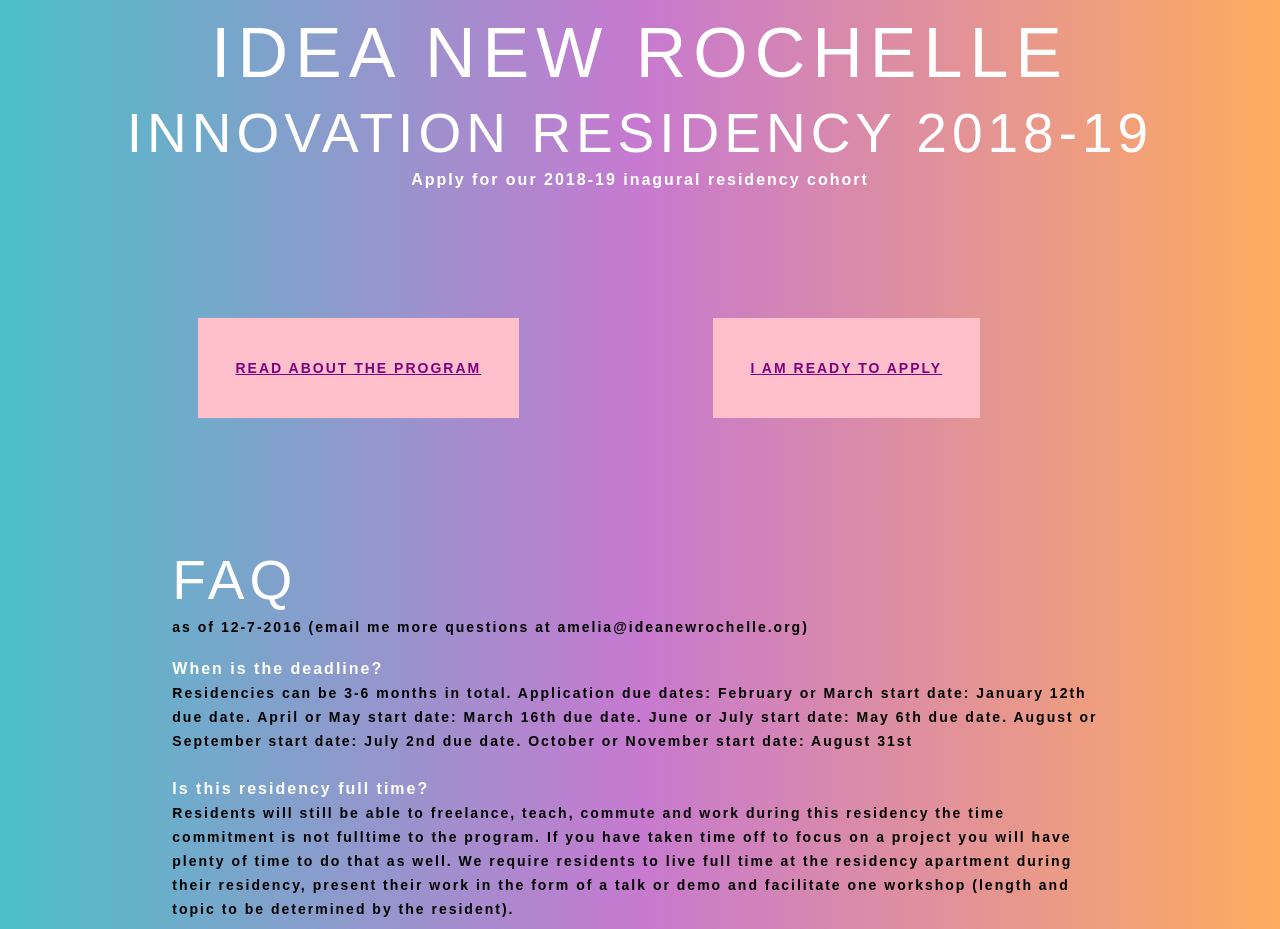
==== residency/index.html @ 0dbde23d "changed text from fellowship > residency, updated residency link to application, moved application t" ====
<!doctype html>
<html class="no-js" lang="">

<head>
    <meta charset="utf-8">
    <meta http-equiv="x-ua-compatible" content="ie=edge">
    <title>IDEA Innovation Residency</title>
    <meta name="description" content="">
    <meta name="viewport" content="width=device-width, initial-scale=1">
    <link rel="apple-touch-icon" href="apple-touch-icon.png">
    <link rel="stylesheet" href="applicationstyle1.css">
</head>

<body>
    <!--     
    I was planning to have a video but changed to a gradient, here is the code incase I would like to change it back to a video in the future:
    <video autoplay loop muted poster="screenshot.jpg" id="background">
        <source src="http://www.ideanewrochelle.org/1234567.mp4" type="video/mp4">
    </video>
    <script src="http://code.jquery.com/jquery-1.12.4.min.js"></script>
    <script>
    window.jQuery || document.write('<script src="js/vendor/jquery-1.12.4.min.js"><\/script>')
    </script> -->
    <div class="row">
        <h1> IDEA New Rochelle</h1>
        <h2 class="section-heading">Innovation Residency 2018-19</h2>
        <h5 class="section-subheading text-muted">Apply for our 2018-19 inagural residency cohort</h5> </div>
    </div>
    <div class="button">
        <h3>
               <a href="https://medium.com/idea-new-rochelle">read about the program</a> </button></h3></div>
    <div class="button">
        <h3>
               <a href="https://ameliawb.typeform.com/to/aFcg6C">I am ready to apply</a> </button></h3></div>
    </div>
    <div class="QA">
        <h2 class="section-heading">FAQ</h2>
        <h4>as of 12-7-2016 (email me more questions at amelia@ideanewrochelle.org)</h4>
        <br>
        <h5> When is the deadline?</h5>
        <h4 class="section-subheading text-muted">Residencies can be 3-6 months in total. Application due dates:  February or March start date:  January 12th due date.  April or May start date:  March 16th due date.  June or July start date:  May 6th due date.  August or September start date:  July 2nd due date.  October or November start date:  August 31st<h5> <br>Is this residency full time?</h5>
        <h4 class="section-subheading text-muted">Residents will still be able to freelance, teach, commute and work during this residency the time commitment is not fulltime to the program.  If you have taken time off to focus on a project you will have plenty of time to do that as well.  We require residents to live full time at the residency apartment during their residency, present their work in the form of a talk or demo and facilitate one workshop (length and topic to be determined by the resident).</h4>
        </h4>
    </div>
</body>

</html>
---- residency/applicationstyle1.css ----
body {
    background: #FEAC5E;
    /* fallback for old browsers */
    background: -webkit-linear-gradient(to right, #4BC0C8, #C779D0, #FEAC5E);
    /* Chrome 10-25, Safari 5.1-6 */
    background: linear-gradient(to right, #4BC0C8, #C779D0, #FEAC5E);
    /* W3C, IE 10+/ Edge, Firefox 16+, Chrome 26+, Opera 12+, Safari 7+ */
}

.row {
    text-align: center;
}

.QA {
    margin-top: 10%;
    margin-left: 13%;
    margin-right: 13%;
    text-align: left;
}



/*#background {
    position: fixed;
    top: 50%;
    left: 50%;
    min-width: 100%;
    min-height: 100%;
    width: auto;
    height: auto;
    z-index: -100;
    -webkit-transform: translateX(-50%) translateY(-50%);
    transform: translateX(-50%) translateY(-50%);
    background: url(polina.jpg) no-repeat;
    background-size: cover;
}*/

h1,
h2,
h3,
h4,
h5 {
    position: relative;
    font-family: 'Josefin Sans', sans-serif;
    font-weight: 700;
    margin: 0px;
    color: white;
}

h1 {
    font-size: 70px;
    text-transform: uppercase;
    line-height: 90px;
    letter-spacing: 7px;
    font-weight: 500;
}

h2 {
    font-size: 55px;
    text-transform: uppercase;
    line-height: 70px;
    letter-spacing: 5px;
    font-weight: 500;
}

h3 {
    font-size: 14px;
    text-transform: uppercase;
    line-height: 24px;
    letter-spacing: 2px;
}

h4 {
    font-size: 14px;
    line-height: 24px;
    letter-spacing: 2px;
    color: black;
}

h5 {
    font-size: 16px;
    line-height: 24px;
    letter-spacing: 2px;
    color: white;
}

p {
    font-family: 'Raleway', sans-serif;
    font-weight: 500;
    font-size: 14px;
    margin-left: 20%;
    line-height: 28px;
    letter-spacing: normal;
    color: white;
}

a {
    color: purple;
}

.button {
    font-family: 'Josefin Sans', sans-serif;
    background-color: pink;
    border: none;
    padding: 3% 3%;
    text-align: center;
    text-decoration: none;
    display: inline-block;
    font-size: 18px;
    margin-left: 15%;
    margin-top: 10%;
}
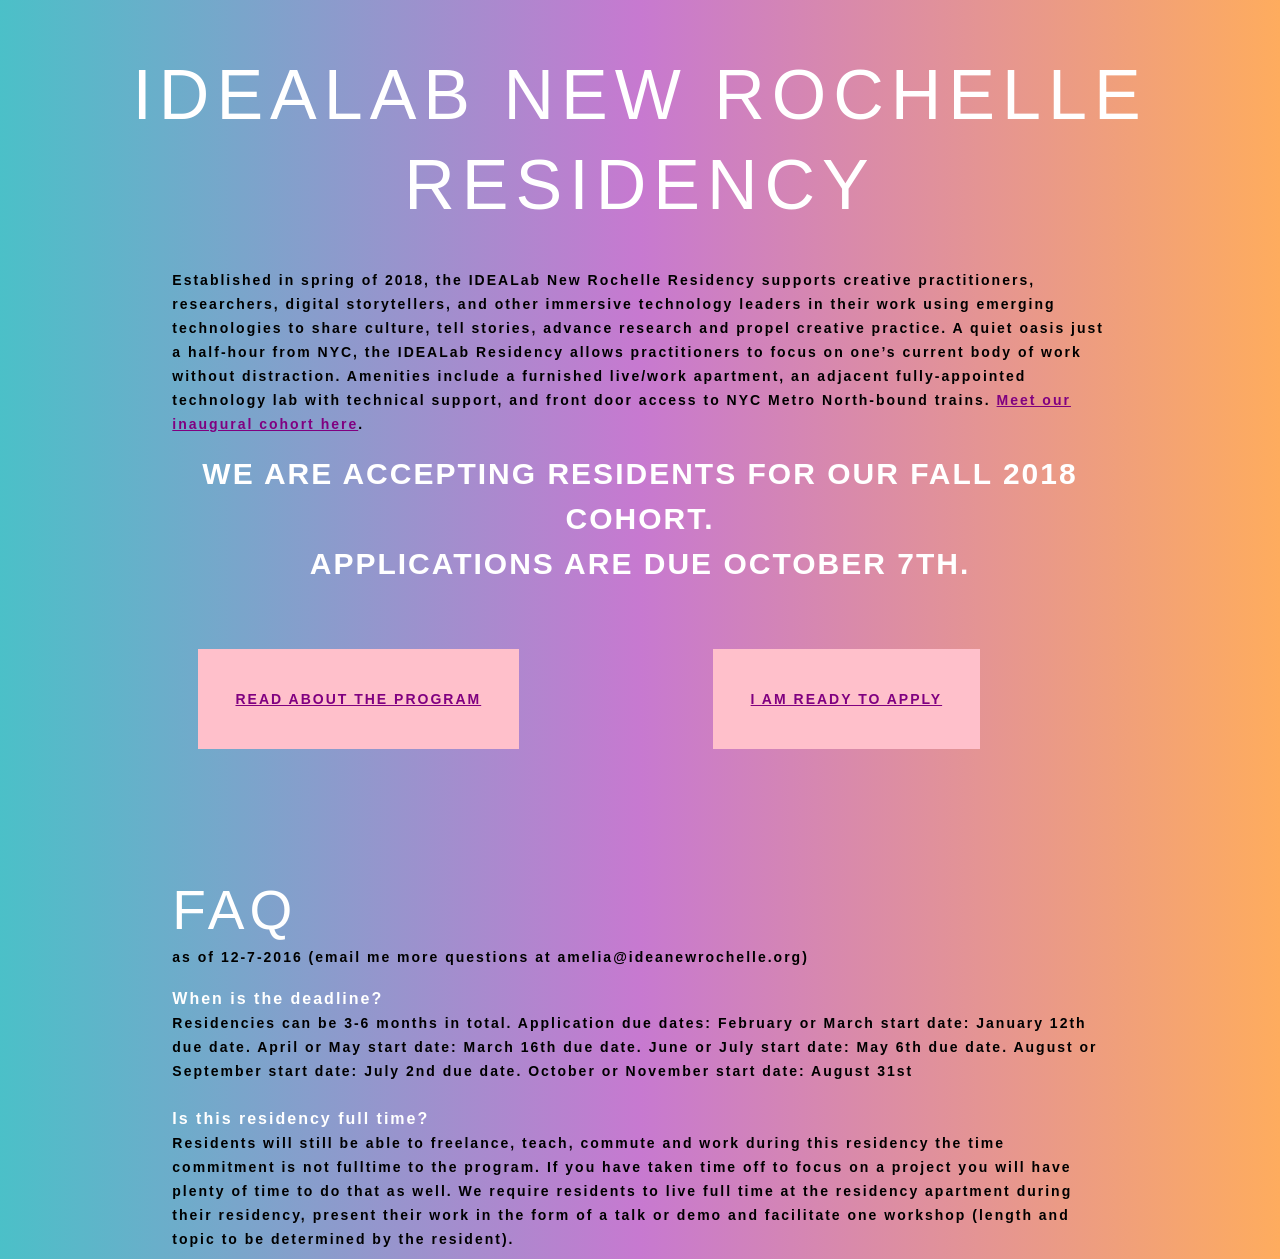
==== commit 70912e43: "edited text on application, added summary on application" ====
--- a/residency/index.html
+++ b/residency/index.html
@@ -21,11 +21,17 @@
     <script>
     window.jQuery || document.write('<script src="js/vendor/jquery-1.12.4.min.js"><\/script>')
     </script> -->
-    <div class="row">
-        <h1> IDEA New Rochelle</h1>
-        <h2 class="section-heading">Innovation Residency 2018-19</h2>
-        <h5 class="section-subheading text-muted">Apply for our 2018-19 inagural residency cohort</h5> </div>
+    <div class="row" id="header">
+        <h1>IDEALab New Rochelle Residency</h1>
     </div>
+    
+    <div class="summary">
+        <h4 class="section-subheading text-muted">Established in spring of 2018, the IDEALab New Rochelle Residency supports creative practitioners, researchers, digital storytellers, and other immersive technology leaders in their work using emerging technologies to share culture, tell stories, advance research and propel creative practice. A quiet oasis just a half-hour from NYC, the IDEALab Residency allows practitioners to focus on one’s current body of work without distraction. Amenities include a furnished live/work apartment, an adjacent fully-appointed technology lab with technical support, and front door access to NYC Metro North-bound trains. <a href="https://medium.com/idea-new-rochelle/thursday-march-15th-2018-1f3c520a06f">Meet our inaugural cohort here</a>.</h4>
+        
+        <h3>We are accepting Residents for our Fall 2018 Cohort.<br>
+        Applications are due October 7th.</h3>
+    </div>
+    
     <div class="button">
         <h3>
                <a href="https://medium.com/idea-new-rochelle">read about the program</a> </button></h3></div>
--- a/residency/applicationstyle1.css
+++ b/residency/applicationstyle1.css
@@ -5,6 +5,10 @@
     /* Chrome 10-25, Safari 5.1-6 */
     background: linear-gradient(to right, #4BC0C8, #C779D0, #FEAC5E);
     /* W3C, IE 10+/ Edge, Firefox 16+, Chrome 26+, Opera 12+, Safari 7+ */
+}
+
+#header {
+    margin-top: 50px;
 }
 
 .row {
@@ -16,6 +20,22 @@
     margin-left: 13%;
     margin-right: 13%;
     text-align: left;
+}
+
+.summary {
+    margin-top: 3%;
+    margin-left: 13%;
+    margin-right: 13%;
+    text-align: left;
+}
+
+.summary h3 {
+    font-size: 30px;
+    text-transform: uppercase;
+    line-height: 45px;
+    letter-spacing: 2px;
+    margin-top: 15px;
+    text-align: center;
 }
 
 
@@ -108,5 +128,5 @@
     display: inline-block;
     font-size: 18px;
     margin-left: 15%;
-    margin-top: 10%;
+    margin-top: 5%;
 }
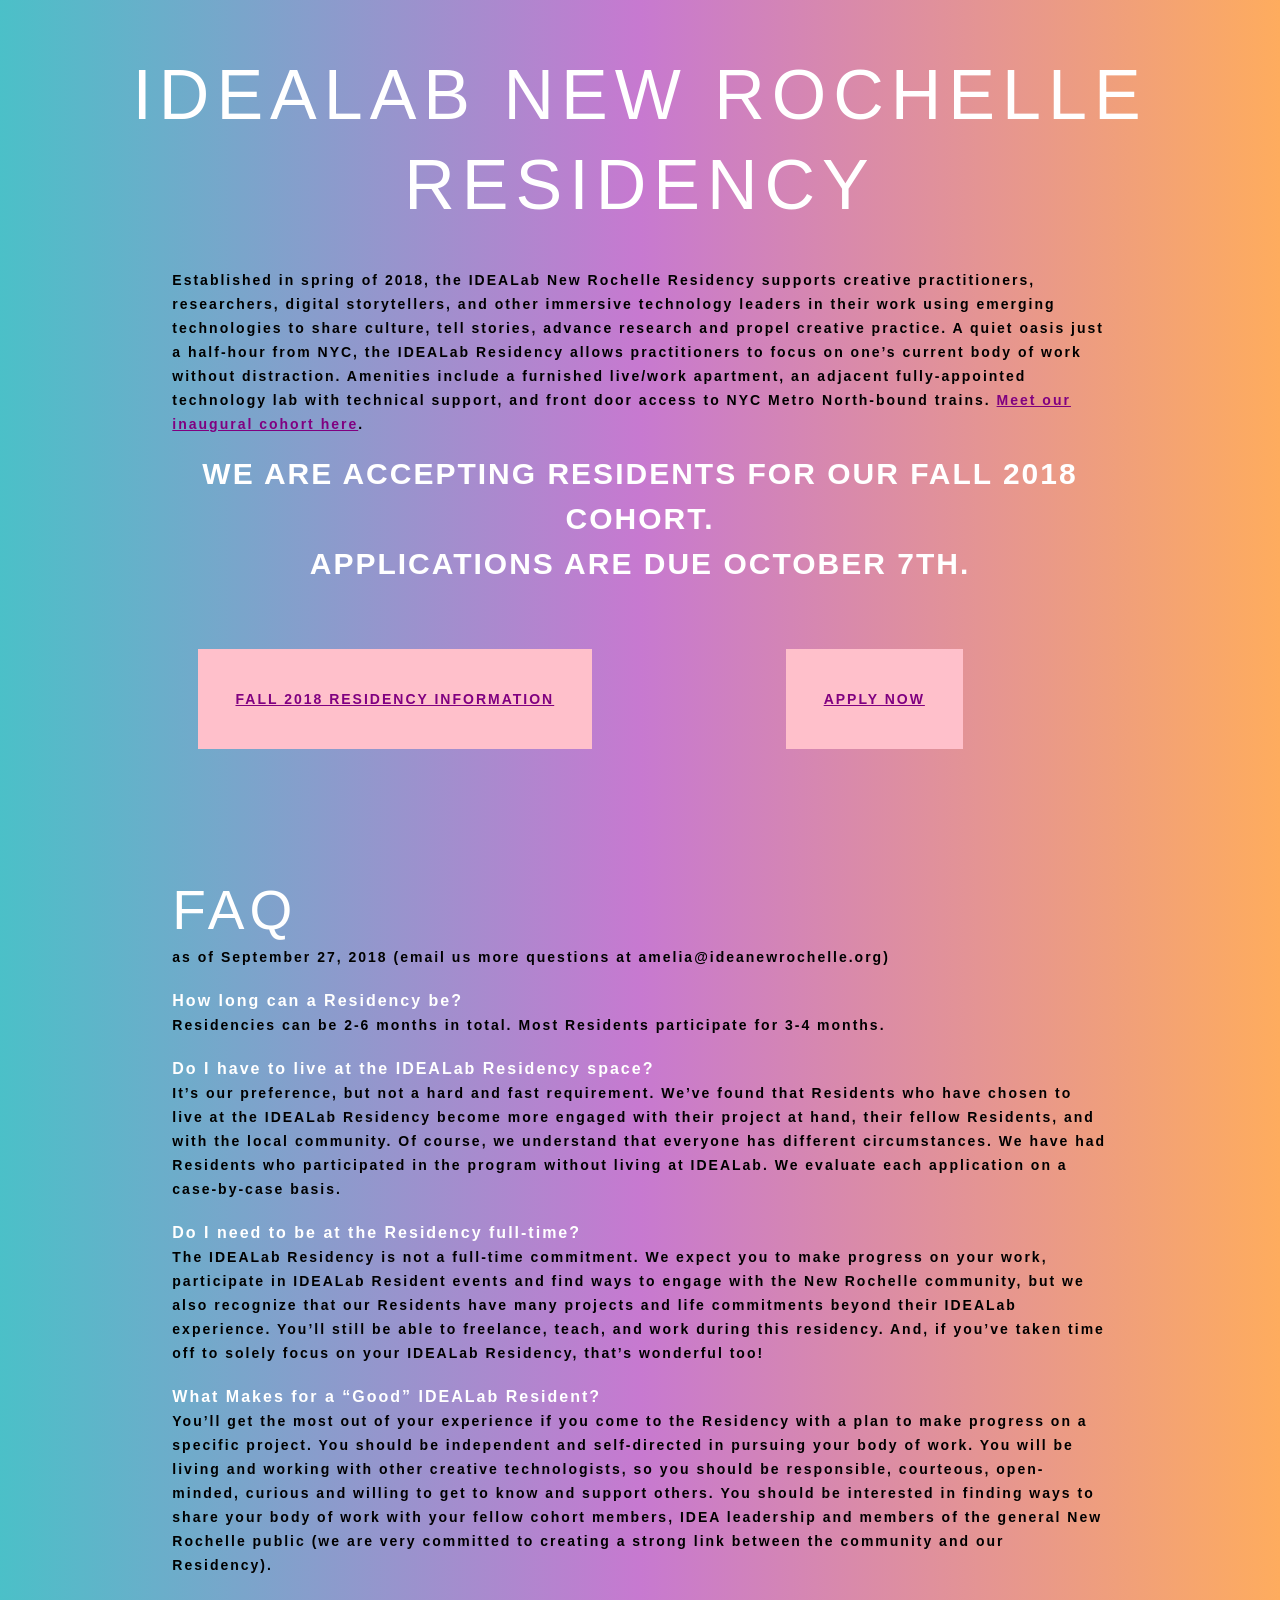
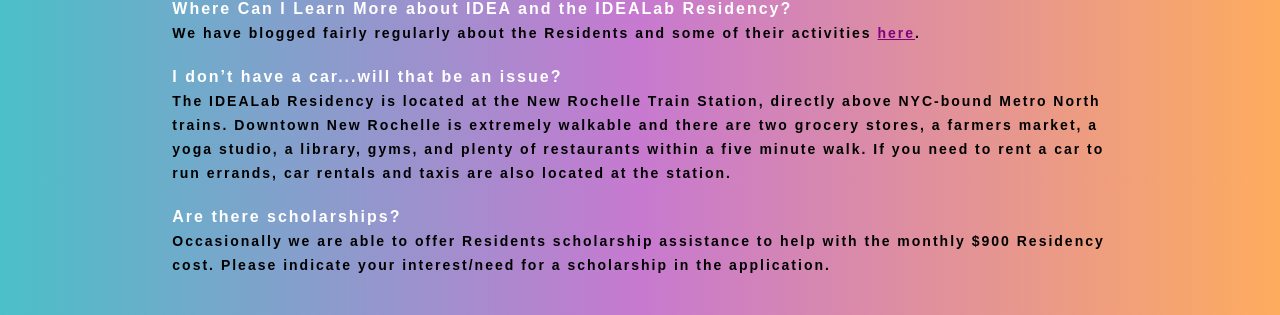
==== commit 5c91d841: "updated FAQ, updated button links, updated button text" ====
--- a/residency/index.html
+++ b/residency/index.html
@@ -34,19 +34,35 @@
     
     <div class="button">
         <h3>
-               <a href="https://medium.com/idea-new-rochelle">read about the program</a> </button></h3></div>
+               <a href="https://medium.com/idea-new-rochelle">Fall 2018 Residency Information</a> </button></h3></div>
     <div class="button">
         <h3>
-               <a href="https://ameliawb.typeform.com/to/aFcg6C">I am ready to apply</a> </button></h3></div>
+               <a href="https://docs.google.com/forms/d/e/1FAIpQLSf7UV2aSrKK4QytvN8CxdWEALTIxiCHvVi2UvqGHJHr_kkIFw/viewform">Apply Now</a> </button></h3></div>
     </div>
     <div class="QA">
         <h2 class="section-heading">FAQ</h2>
-        <h4>as of 12-7-2016 (email me more questions at amelia@ideanewrochelle.org)</h4>
-        <br>
-        <h5> When is the deadline?</h5>
-        <h4 class="section-subheading text-muted">Residencies can be 3-6 months in total. Application due dates:  February or March start date:  January 12th due date.  April or May start date:  March 16th due date.  June or July start date:  May 6th due date.  August or September start date:  July 2nd due date.  October or November start date:  August 31st<h5> <br>Is this residency full time?</h5>
-        <h4 class="section-subheading text-muted">Residents will still be able to freelance, teach, commute and work during this residency the time commitment is not fulltime to the program.  If you have taken time off to focus on a project you will have plenty of time to do that as well.  We require residents to live full time at the residency apartment during their residency, present their work in the form of a talk or demo and facilitate one workshop (length and topic to be determined by the resident).</h4>
-        </h4>
+        <h4>as of September 27, 2018 (email us more questions at amelia@ideanewrochelle.org)</h4>
+        
+        <h5>How long can a Residency be? </h5>
+        <h4 class="section-subheading text-muted">Residencies can be 2-6 months in total. Most Residents participate for 3-4 months.</h4>
+        
+        <h5>Do I have to live at the IDEALab Residency space?</h5>
+        <h4 class="section-subheading text-muted">It’s our preference, but not a hard and fast requirement. We’ve found that Residents who have chosen to live at the IDEALab Residency become more engaged with their project at hand, their fellow Residents, and with the local community.  Of course, we understand that everyone has different circumstances. We have had Residents who participated in the program without living at IDEALab. We evaluate each application on a case-by-case basis.</h4>
+        
+        <h5>Do I need to be at the Residency full-time? </h5>
+        <h4 class="section-subheading text-muted">The IDEALab Residency is not a full-time commitment. We expect you to make progress on your work, participate in IDEALab Resident events and find ways to engage with the New Rochelle community, but we also recognize that our Residents have many projects and life commitments beyond their IDEALab experience. You’ll still be able to freelance, teach, and work during this residency. And, if you’ve taken time off to solely focus on your IDEALab Residency, that’s wonderful too!</h4>
+        
+        <h5>What Makes for a “Good” IDEALab Resident?</h5>
+        <h4 class="section-subheading text-muted">You’ll get the most out of your experience if you come to the Residency with a plan to make progress on a specific project. You should be independent and self-directed in pursuing your body of work. You will be living and working with other creative technologists, so you should be responsible, courteous, open-minded, curious and willing to get to know and support others. You should be interested in finding ways to share your body of work with your fellow cohort members, IDEA leadership and members of the general New Rochelle public (we are very committed to creating a strong link between the community and our Residency).</h4>
+        
+        <h5>Where Can I Learn More about IDEA and the IDEALab Residency?</h5>
+        <h4 class="section-subheading text-muted">We have blogged fairly regularly about the Residents and some of their activities <a href="https://medium.com/idea-new-rochelle">here</a>.</h4>
+        
+        <h5>I don’t have a car...will that be an issue?</h5>
+        <h4 class="section-subheading text-muted">The IDEALab Residency is located at the New Rochelle Train Station, directly above NYC-bound Metro North trains. Downtown New Rochelle is extremely walkable and there are two grocery stores, a farmers market, a yoga studio, a library, gyms, and plenty of restaurants within a five minute walk. If you need to rent a car to run errands, car rentals and taxis are also located at the station.</h4>
+        
+        <h5>Are there scholarships?</h5>
+        <h4 class="section-subheading text-muted">Occasionally we are able to offer Residents scholarship assistance to help with the monthly $900 Residency cost. Please indicate your interest/need for a scholarship in the application.</h4>
     </div>
 </body>
 
--- a/residency/applicationstyle1.css
+++ b/residency/applicationstyle1.css
@@ -20,6 +20,7 @@
     margin-left: 13%;
     margin-right: 13%;
     text-align: left;
+    margin-bottom: 3%;
 }
 
 .summary {
@@ -102,6 +103,7 @@
     line-height: 24px;
     letter-spacing: 2px;
     color: white;
+    margin-top: 20px;
 }
 
 p {
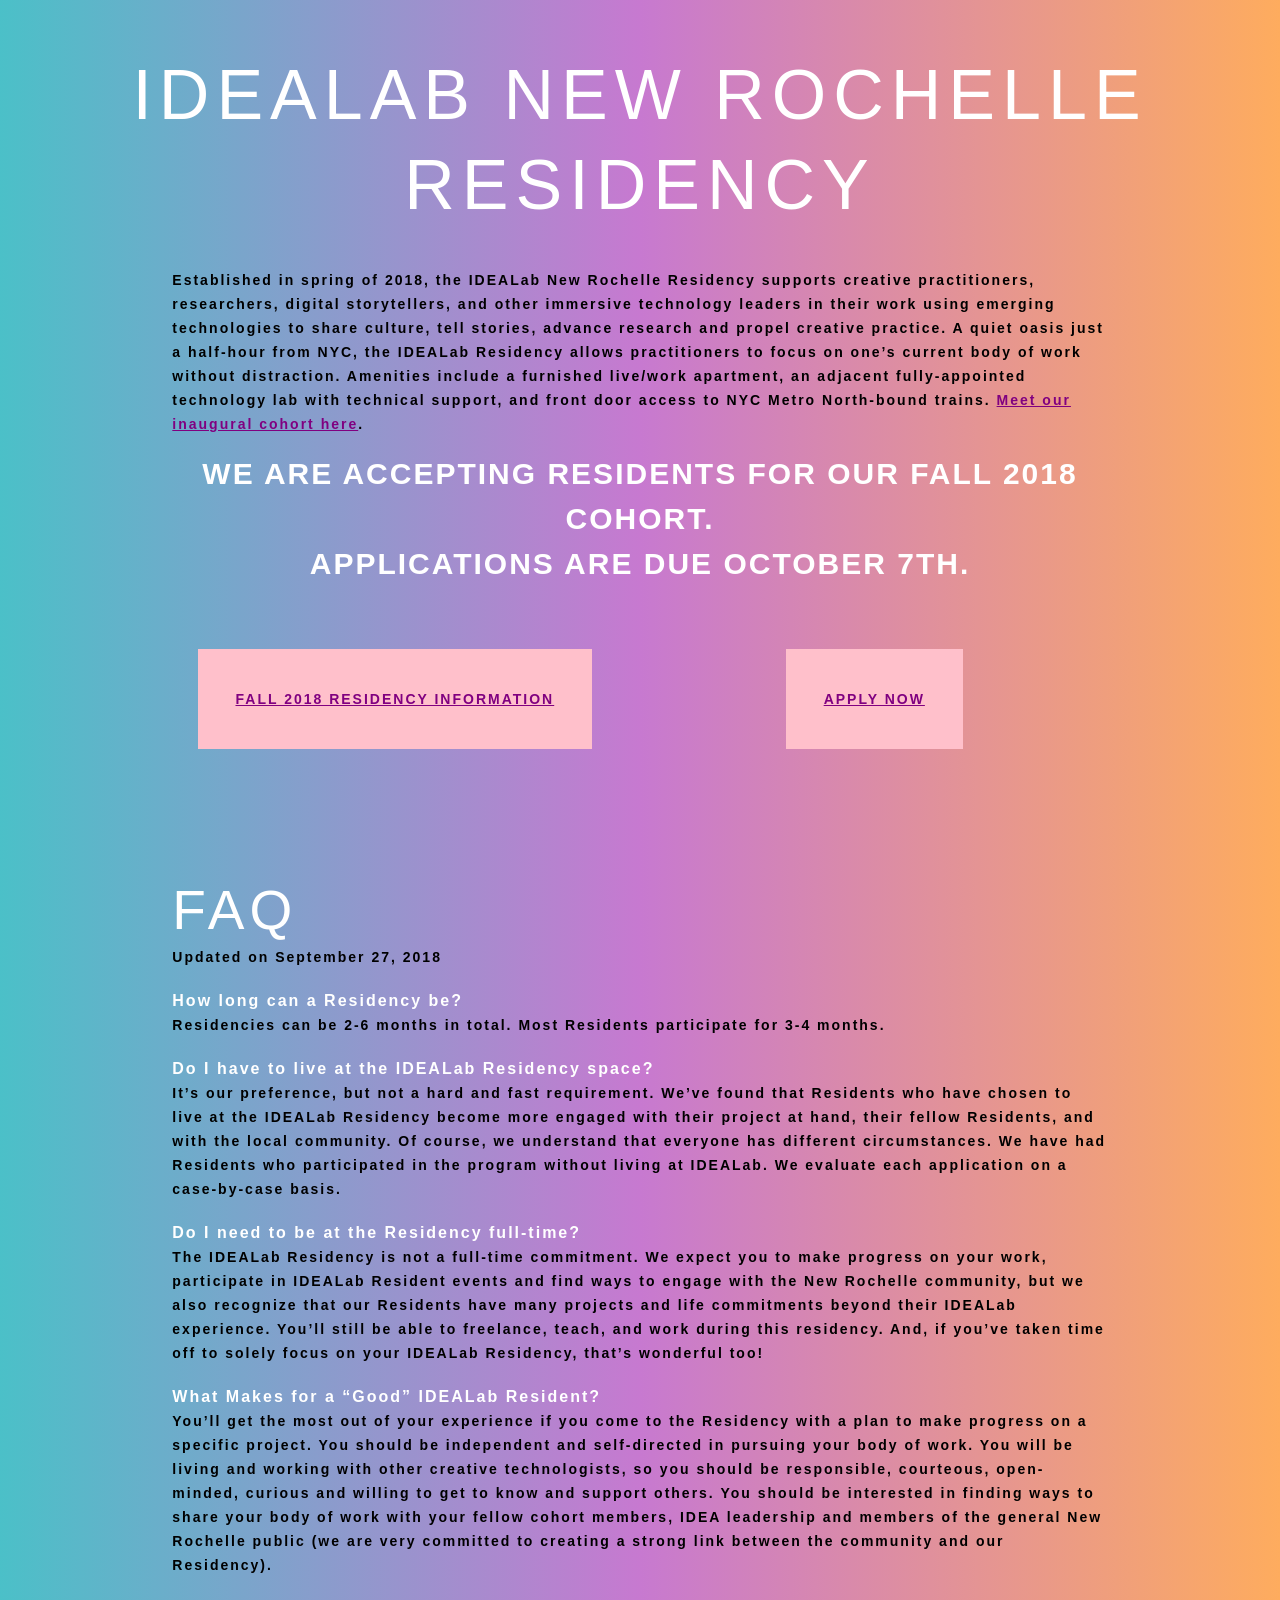
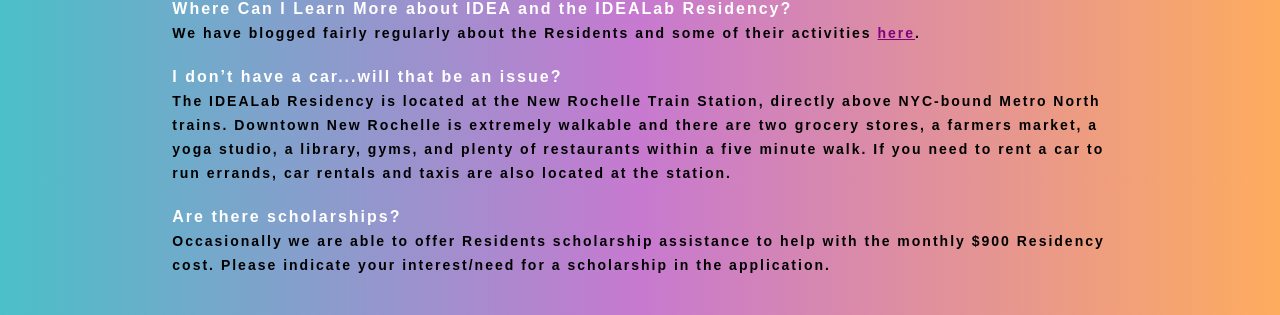
==== commit 581caeb6: "added flyer, updated button link, updated FAQ text" ====
--- a/residency/index.html
+++ b/residency/index.html
@@ -34,14 +34,14 @@
     
     <div class="button">
         <h3>
-               <a href="https://medium.com/idea-new-rochelle">Fall 2018 Residency Information</a> </button></h3></div>
+               <a href="IDEALabNewRochelleResidency.pdf">Fall 2018 Residency Information</a> </button></h3></div>
     <div class="button">
         <h3>
                <a href="https://docs.google.com/forms/d/e/1FAIpQLSf7UV2aSrKK4QytvN8CxdWEALTIxiCHvVi2UvqGHJHr_kkIFw/viewform">Apply Now</a> </button></h3></div>
     </div>
     <div class="QA">
         <h2 class="section-heading">FAQ</h2>
-        <h4>as of September 27, 2018 (email us more questions at amelia@ideanewrochelle.org)</h4>
+        <h4>Updated on September 27, 2018</h4>
         
         <h5>How long can a Residency be? </h5>
         <h4 class="section-subheading text-muted">Residencies can be 2-6 months in total. Most Residents participate for 3-4 months.</h4>
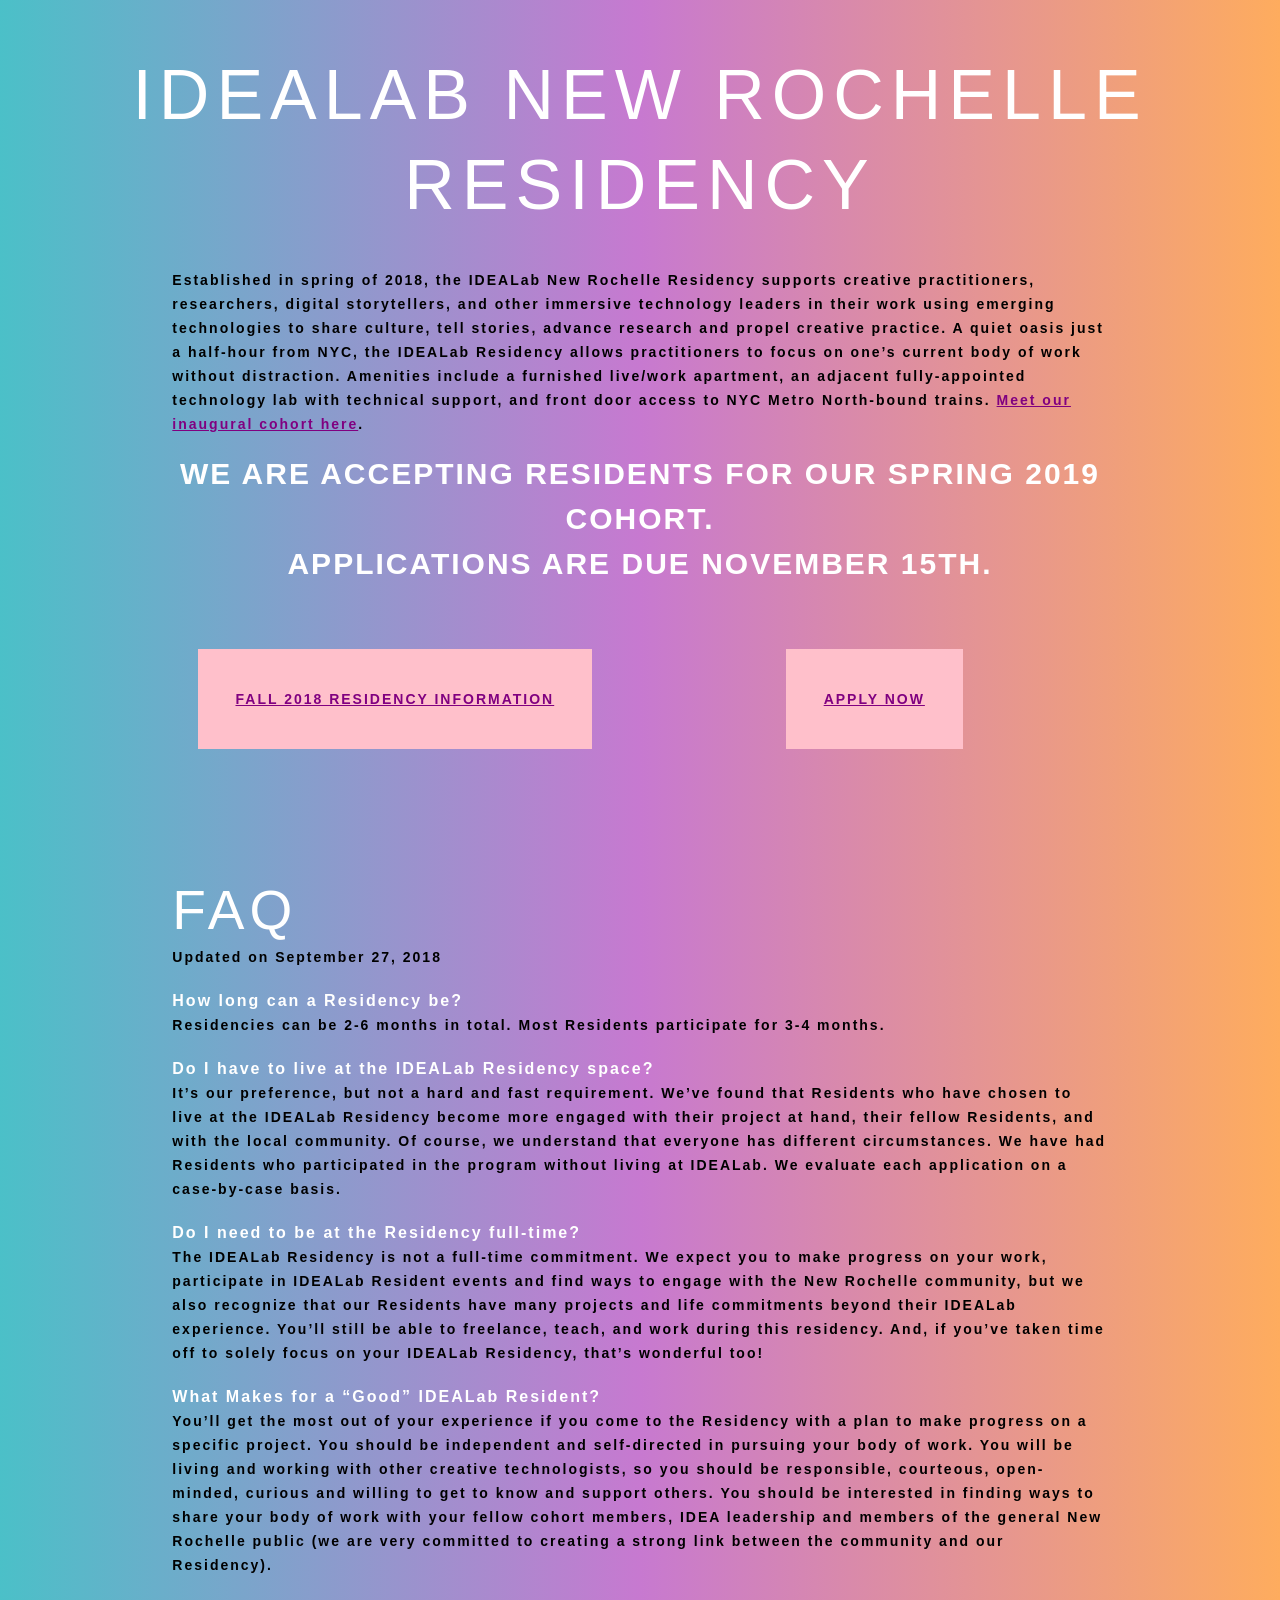
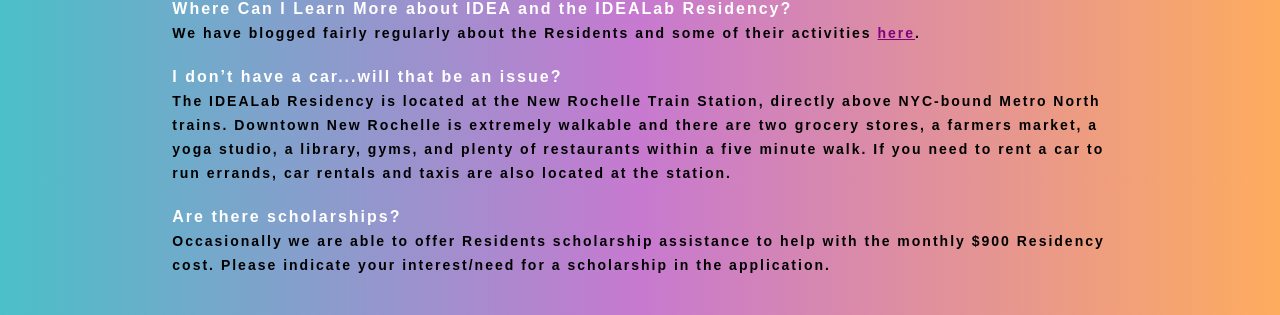
==== commit bfbecd0f: "update for spring 2019 residency" ====
--- a/residency/index.html
+++ b/residency/index.html
@@ -28,8 +28,8 @@
     <div class="summary">
         <h4 class="section-subheading text-muted">Established in spring of 2018, the IDEALab New Rochelle Residency supports creative practitioners, researchers, digital storytellers, and other immersive technology leaders in their work using emerging technologies to share culture, tell stories, advance research and propel creative practice. A quiet oasis just a half-hour from NYC, the IDEALab Residency allows practitioners to focus on one’s current body of work without distraction. Amenities include a furnished live/work apartment, an adjacent fully-appointed technology lab with technical support, and front door access to NYC Metro North-bound trains. <a href="https://medium.com/idea-new-rochelle/thursday-march-15th-2018-1f3c520a06f">Meet our inaugural cohort here</a>.</h4>
         
-        <h3>We are accepting Residents for our Fall 2018 Cohort.<br>
-        Applications are due October 7th.</h3>
+        <h3>We are accepting Residents for our Spring 2019 Cohort.<br>
+        Applications are due November 15th.</h3>
     </div>
     
     <div class="button">
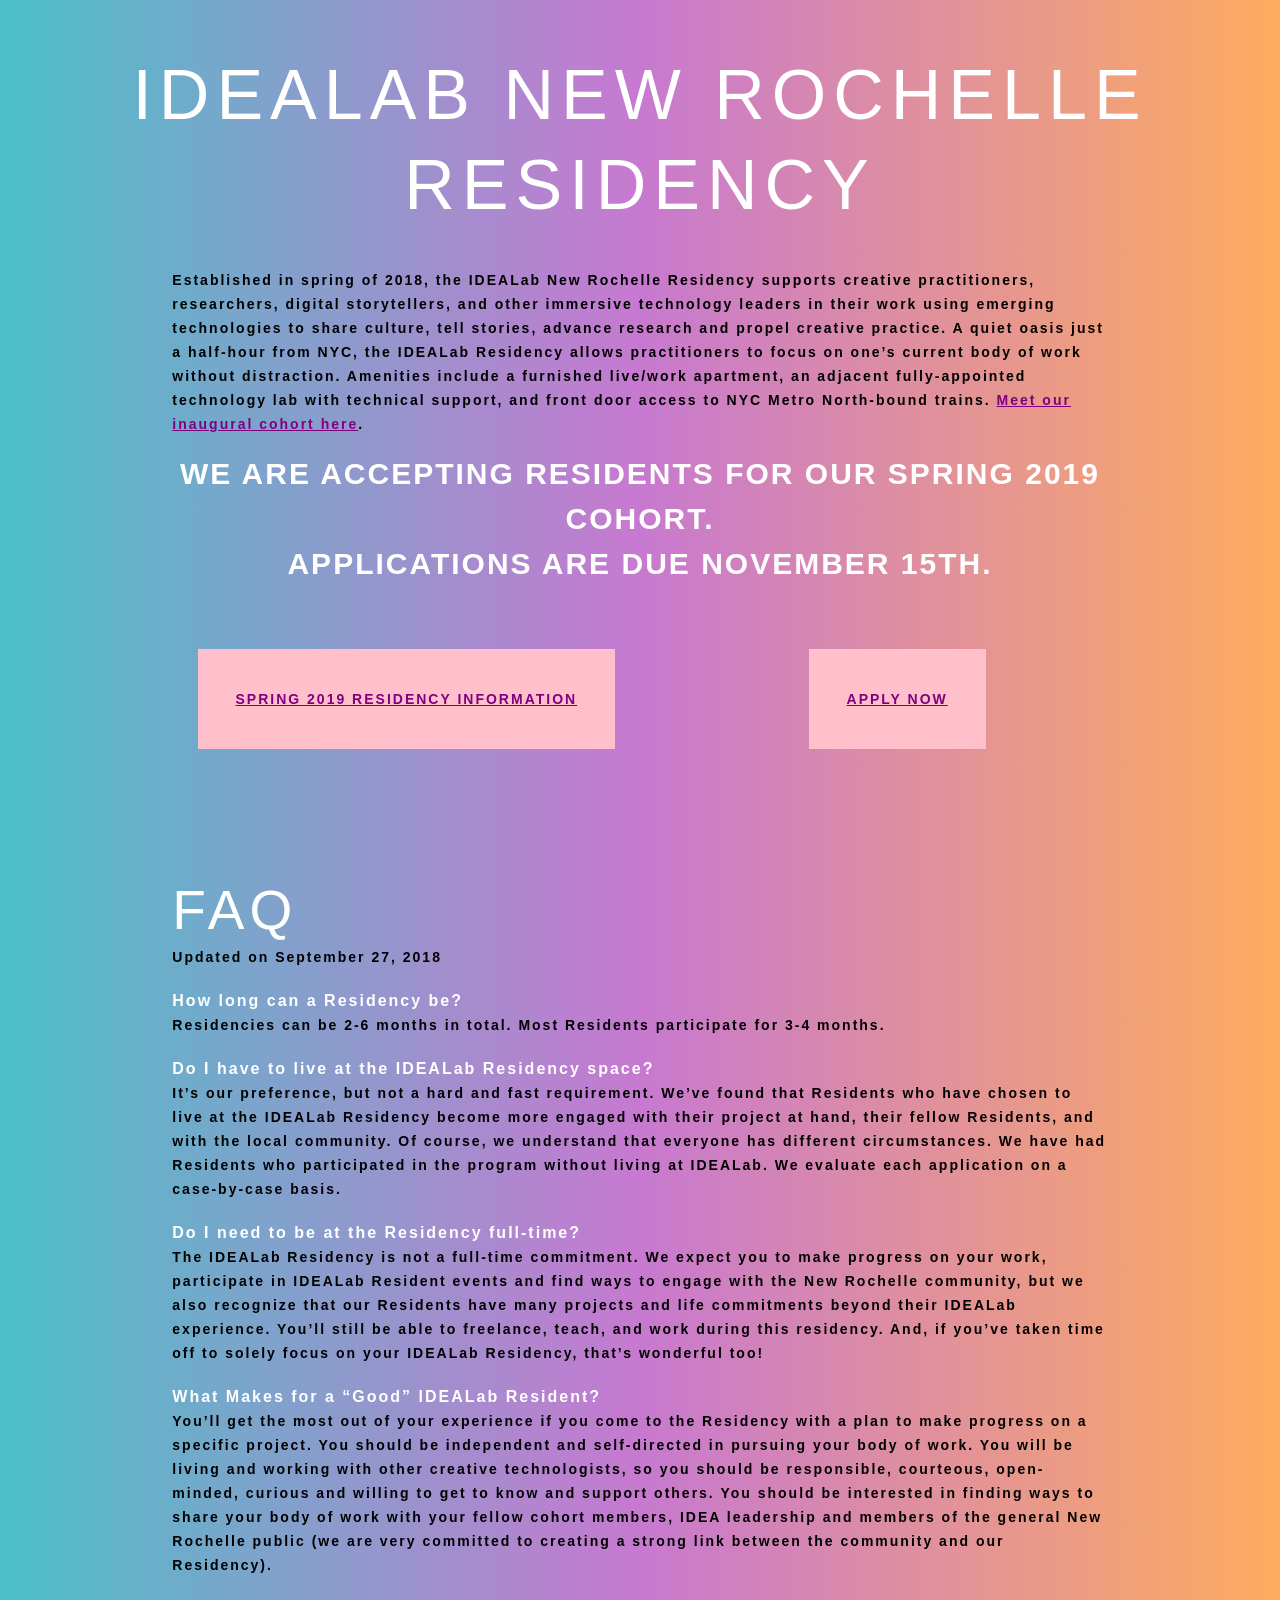
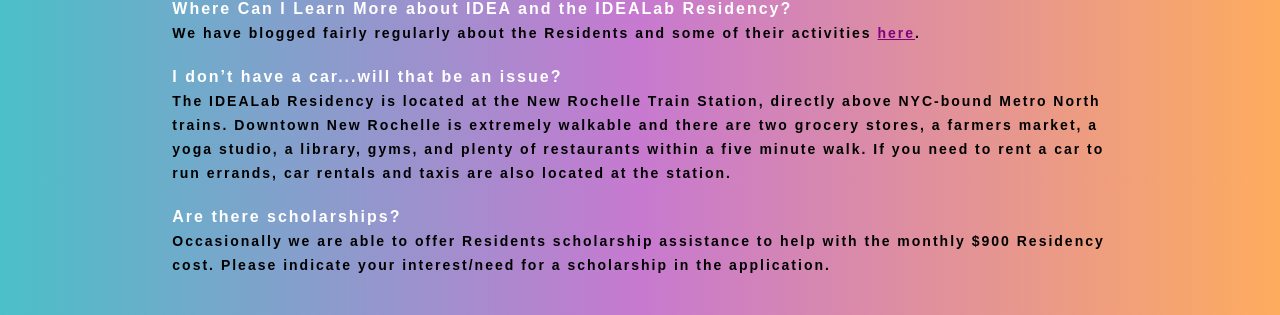
==== commit d8e38ddb: "updated spring 2019 residency pdf" ====
--- a/residency/index.html
+++ b/residency/index.html
@@ -34,7 +34,7 @@
     
     <div class="button">
         <h3>
-               <a href="IDEALabNewRochelleResidency.pdf">Fall 2018 Residency Information</a> </button></h3></div>
+               <a href="IDEALabNewRochelleResidency.pdf">Spring 2019 Residency Information</a> </button></h3></div>
     <div class="button">
         <h3>
                <a href="https://docs.google.com/forms/d/e/1FAIpQLSf7UV2aSrKK4QytvN8CxdWEALTIxiCHvVi2UvqGHJHr_kkIFw/viewform">Apply Now</a> </button></h3></div>
